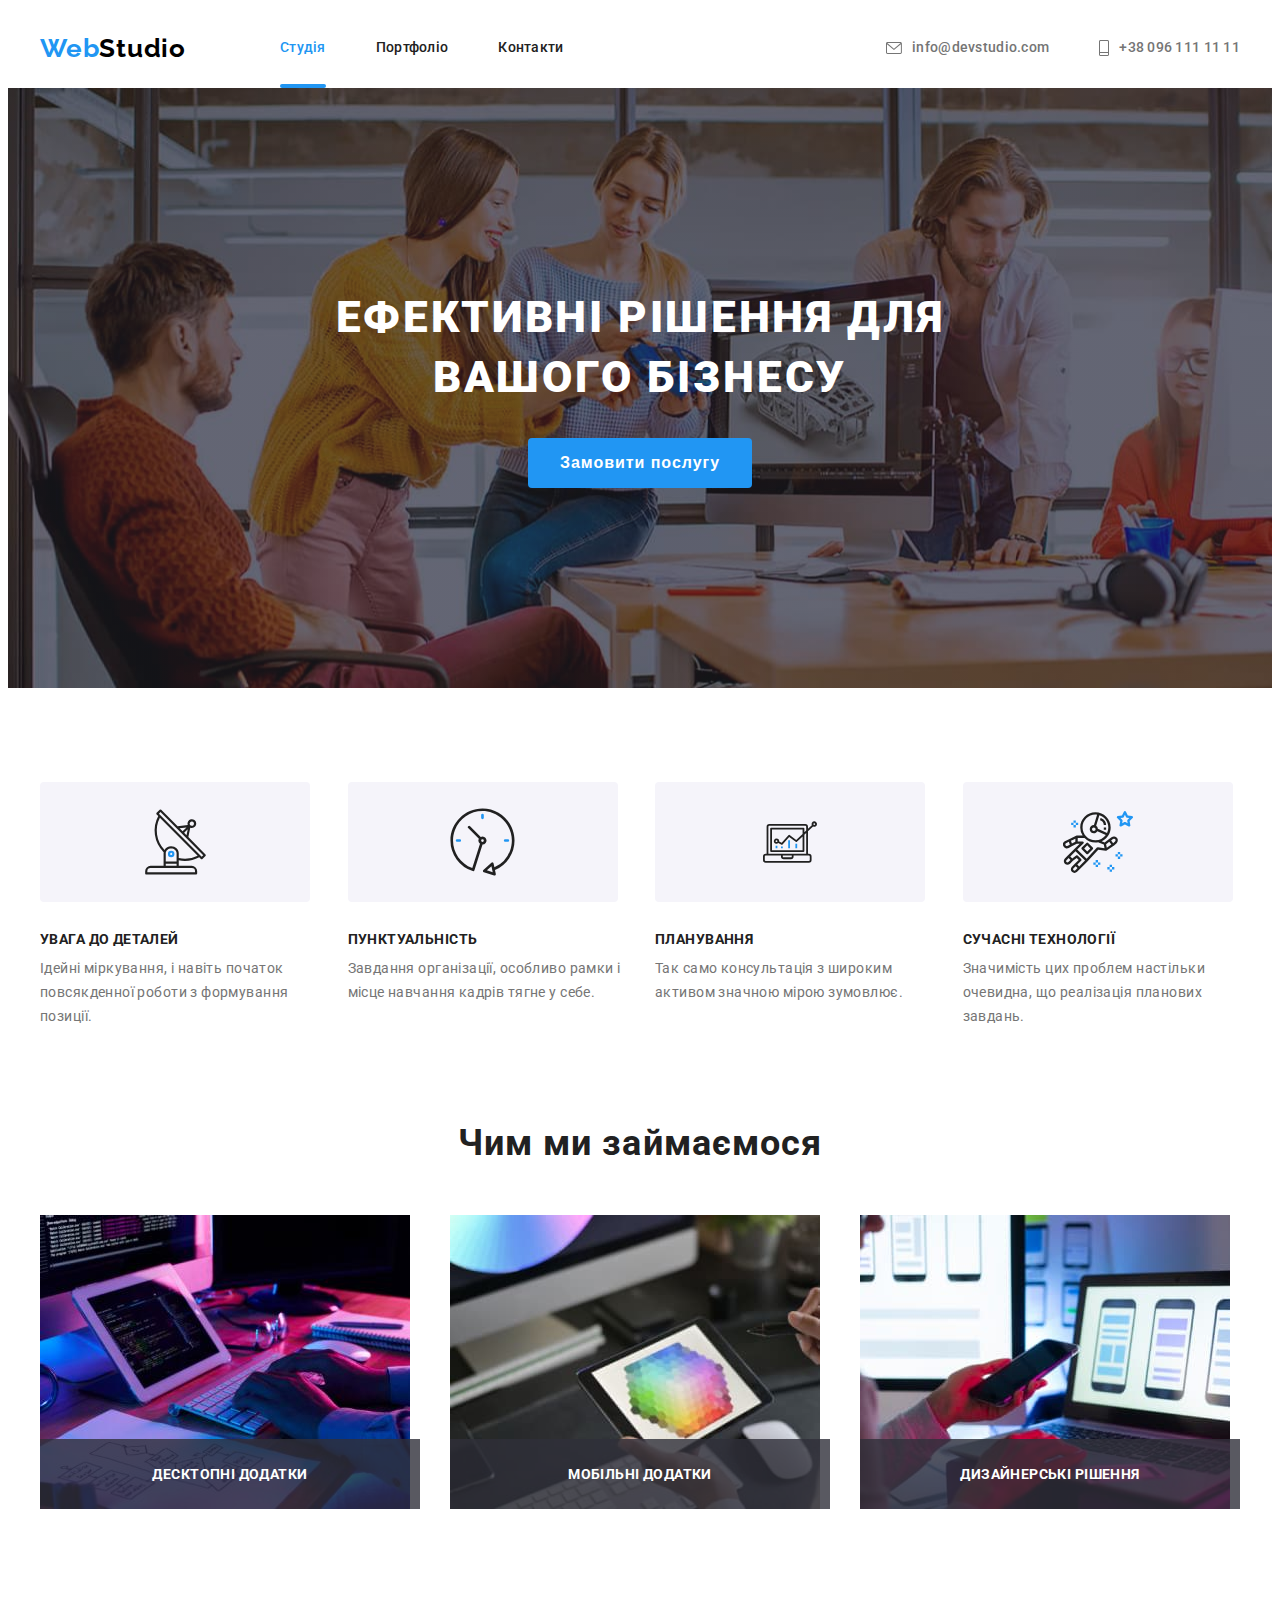
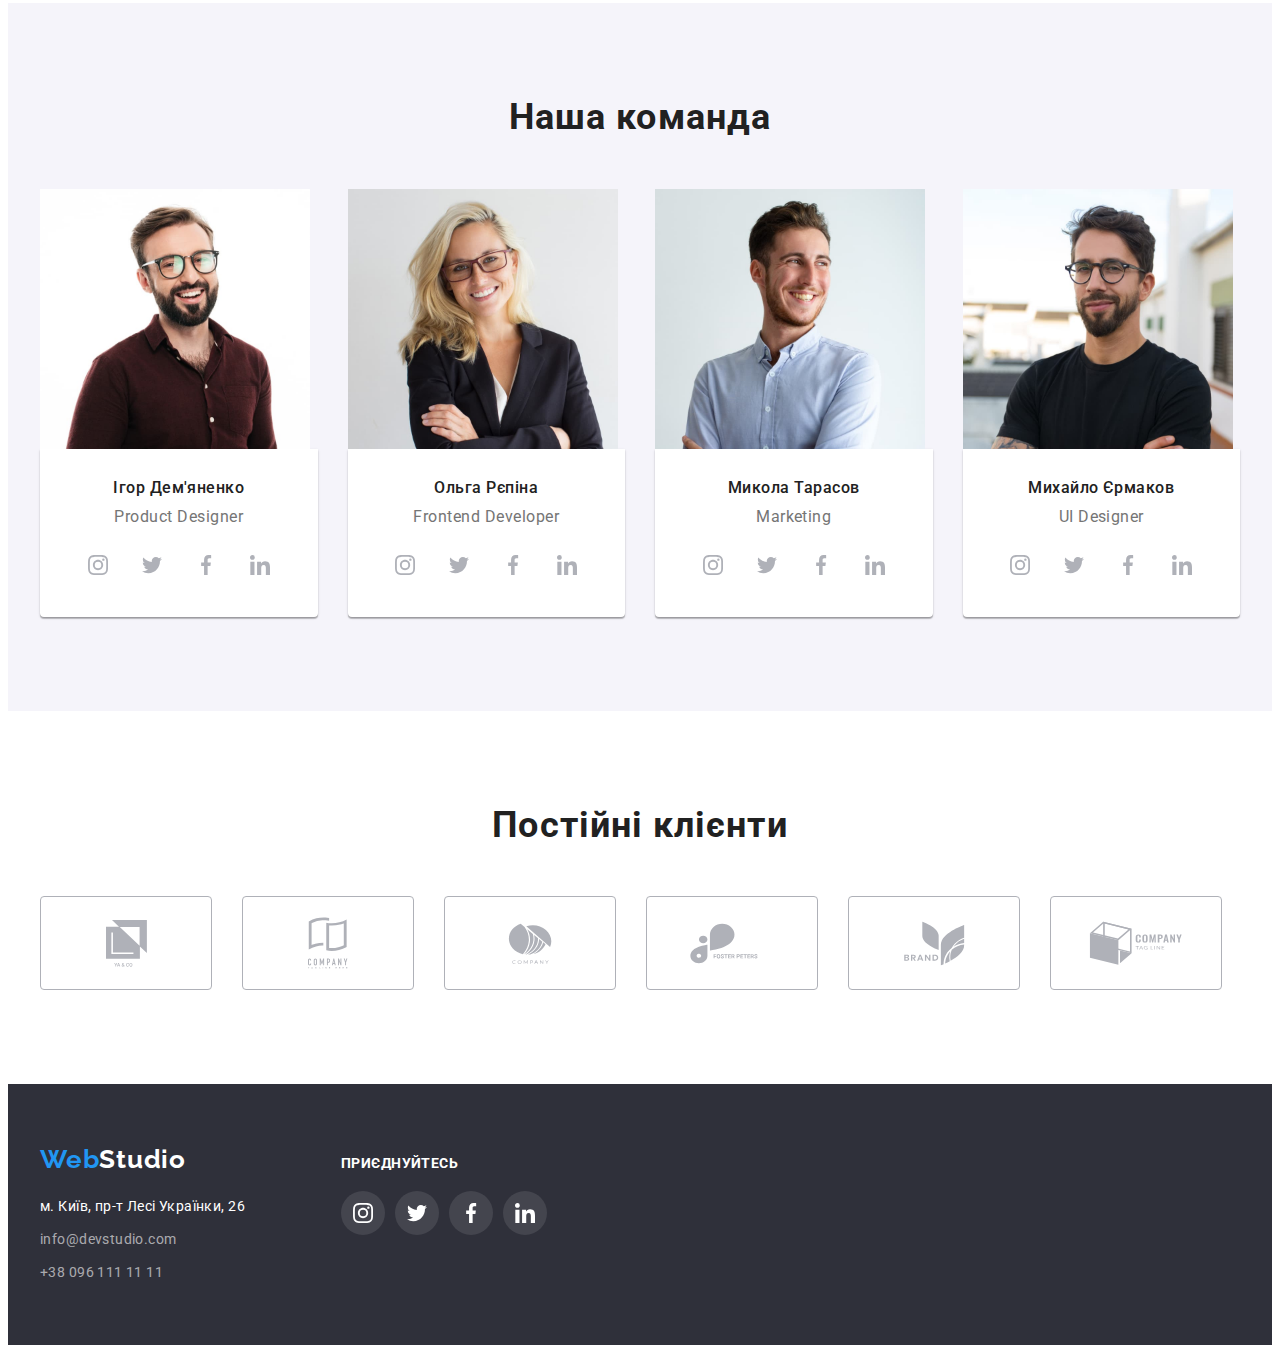
==== index.html @ fe2b497a "clone module 5" ====
<!DOCTYPE html>
<html lang="uk">
  <head>
    <meta charset="UTF-8" />
    <meta http-equiv="X-UA-Compatible" content="IE=edge" />
    <meta name="viewport" content="width=device-width, initial-scale=1.0" />
    <title>WebStudio</title>
    <link
      rel="stylesheet"
      href="https://cdnjs.cloudflare.com/ajax/libs/modern-normalize/1.1.0/modern-normalize.min.css"
      integrity="sha512-wpPYUAdjBVSE4KJnH1VR1HeZfpl1ub8YT/NKx4PuQ5NmX2tKuGu6U/JRp5y+Y8XG2tV+wKQpNHVUX03MfMFn9Q=="
      crossorigin="anonymous"
      referrerpolicy="no-referrer"
    />
    <link rel="preconnect" href="https://fonts.googleapis.com" />
    <link rel="preconnect" href="https://fonts.gstatic.com" crossorigin />
    <link
      href="https://fonts.googleapis.com/css2?family=Inter&family=Raleway:wght@700&family=Roboto:wght@400;500;700;900&display=swap"
      rel="stylesheet"
    />
    <link rel="stylesheet" href="./css/style.css" />
  </head>

  <body>
    <!-- ======== HEADER ======== -->

    <header>
      <div class="conteiner navigation-flex">
        <nav class="navigation-flex test ">
          <a class="logo link" href="./index.html" lang="en">
            Web<span class="logo-color-header">Studio</span>
          </a>
          <ul class="list navigation-flex ">
            <li class="navigation-margin ">
              <a
                class="link navigation-menu navigation-menu-active position-nav"
                href="./index.html"
                >Студія</a
              >
            </li>
            <li class="navigation-margin">
              <a class="link navigation-menu" href="./portfolio.html"
                >Портфоліо</a
              >
            </li>
            <li class="navigation-margin">
              <a class="link navigation-menu" href="">Контакти</a>
            </li>
          </ul>
        </nav>
        <ul class="list navigation-flex-contact">
          <li class="navigation-margin">
            <a
              class="link navigation-menu contacts-address"
              href="mailto:info@devstudio.com"
            >
              <svg class="contacts-address-icon" width="16" height="12">
                <use href="./images/icon.svg#icon-email"></use>
              </svg>
              info@devstudio.com</a
            >
          </li>
          <li class="navigation-margin">
            <a
              class="link navigation-menu contacts-address"
              href="tel:+380961111111"
            >
              <svg class="contacts-address-icon" width="10" height="16">
                <use href="./images/icon.svg#icon-phone"></use>
              </svg>
              +38 096 111 11 11</a
            >
          </li>
        </ul>
      </div>
    </header>

    <!-- ======== MAIN ======== -->

    <main>
      <!-- ======== HERO ======== -->

      <section class="hero-background section">
        <div class="conteiner">
          <h1 class="hero">Ефективні рішення для вашого бізнесу</h1>
          <button class="hero-button" type="button" data-modal-open>Замовити послугу</button>
        </div>
      </section>

      <!-- ======== OUR ADVANTAGES ======== -->

      <section class="section advantages-padding">
        <div class="conteiner">
          <h2 hidden>Наші переваги</h2>
          <ul class="list advantages-flex">
            <li class="advantages-margin">
              <div class="advantages-img">
                <svg width="65" height="70">
                  <use href="./images/icon.svg#icon-antenna"></use>
                </svg>
              </div>
              <h3 class="advantages">Увага до деталей</h3>
              <p class="advantages-text">
                Ідейні міркування, і навіть початок повсякденної роботи з
                формування позиції.
              </p>
            </li>

            <li class="advantages-margin">
              <div class="advantages-img">
                <svg width="67" height="70">
                  <use href="./images/icon.svg#icon-clock"></use>
                </svg>
              </div>
              <h3 class="advantages">Пунктуальність</h3>
              <p class="advantages-text">
                Завдання організації, особливо рамки і місце навчання кадрів
                тягне у себе.
              </p>
            </li>

            <li class="advantages-margin">
              <div class="advantages-img">
                <svg width="70" height="54">
                  <use href="./images/icon.svg#icon-diagram"></use>
                </svg>
              </div>
              <h3 class="advantages">Планування</h3>
              <p class="advantages-text">
                Так само консультація з широким активом значною мірою зумовлює.
              </p>
            </li>

            <li class="advantages-margin">
              <div class="advantages-img">
                <svg width="70" height="70">
                  <use href="./images/icon.svg#icon-astronaut"></use>
                </svg>
              </div>
              <h3 class="advantages">Сучасні технології</h3>
              <p class="advantages-text">
                Значимість цих проблем настільки очевидна, що реалізація
                планових завдань.
              </p>
            </li>
          </ul>
        </div>
      </section>

      <!-- ======== WHAT DO WE DO ======== -->

      <section class="section">
        <div class="conteiner">
          <h2 class="main-heading">Чим ми займаємося</h2>
          <ul class="list work-photo">
            <li class="work-photo-items">
              <img
                src="./images/img-1.jpg"
                alt="компьютери"
                width="370"
                height="294"
              />
              <div class="work-position">
                <p class="text-position">Десктопні додатки</p>
              </div>
            </li>

            <li class="work-photo-items">
              <img
                src="./images/img-2.jpg"
                alt="мобільні телефони"
                width="370"
                height="294"
              />
              <div class="work-position">
                <p class="text-position">Мобільні додатки</p>
              </div>
            </li>

            <li class="work-photo-items">
              <img
                src="./images/img-3.jpg"
                alt="планшети"
                width="370"
                height="294"
              />
              <div class="work-position">
                <p class="text-position">Дизайнерські рішення</p>
              </div>
            </li>
          </ul>
        </div>
      </section>

      <!-- ======== OUR TEAM ======== -->

      <section class="background-team section">
        <div class="conteiner">
          <h2 class="main-heading">Наша команда</h2>
          <ul class="list team-cards">
            <li class="team-items">
              <img
                src="./images/photo-1.jpg"
                alt="Ігор Дем'яненко"
                width="270"
                height="260"
              />
              <div class="conteiner-cards">
                <h3 class="name-expert">Ігор Дем'яненко</h3>
                <p class="profession" lang="en">Product Designer</p>
                <ul class="list social-list">
                  <li>
                    <a class="social-list-link" href="">
                      <svg width="20" height="20">
                        <use href="./images/icon.svg#icon-instagram"></use>
                      </svg>
                    </a>
                  </li>

                  <li class="social-list-padding">
                    <a class="social-list-link" href="">
                      <svg width="20" height="20">
                        <use href="./images/icon.svg#icon-twitter"></use>
                      </svg>
                    </a>
                  </li>

                  <li class="social-list-padding">
                    <a class="social-list-link" href="">
                      <svg width="20" height="20">
                        <use href="./images/icon.svg#icon-facebook"></use>
                      </svg>
                    </a>
                  </li>

                  <li class="social-list-padding">
                    <a class="social-list-link" href="">
                      <svg width="20" height="20">
                        <use href="./images/icon.svg#icon-linkedin"></use>
                      </svg>
                    </a>
                  </li>
                </ul>
              </div>
            </li>

            <li class="team-items">
              <img
                src="./images/photo-2.jpg"
                alt="Ольга Рєпіна"
                width="270"
                height="260"
              />
              <div class="conteiner-cards">
                <h3 class="name-expert">Ольга Рєпіна</h3>
                <p class="profession" lang="en">Frontend Developer</p>
                <ul class="list social-list">
                  <li class="social-list-padding">
                    <a class="social-list-link" href="">
                      <svg width="20" height="20">
                        <use href="./images/icon.svg#icon-instagram"></use>
                      </svg>
                    </a>
                  </li>

                  <li class="social-list-padding">
                    <a class="social-list-link" href="">
                      <svg width="20" height="20">
                        <use href="./images/icon.svg#icon-twitter"></use>
                      </svg>
                    </a>
                  </li>

                  <li class="social-list-padding">
                    <a class="social-list-link" href="">
                      <svg width="20" height="20">
                        <use href="./images/icon.svg#icon-facebook"></use>
                      </svg>
                    </a>
                  </li>

                  <li class="social-list-padding">
                    <a class="social-list-link" href="">
                      <svg width="20" height="20">
                        <use href="./images/icon.svg#icon-linkedin"></use>
                      </svg>
                    </a>
                  </li>
                </ul>
              </div>
            </li>

            <li class="team-items">
              <img
                src="./images/photo-3.jpg"
                alt="Микола Тарасов"
                width="270"
                height="260"
              />
              <div class="conteiner-cards">
                <h3 class="name-expert">Микола Тарасов</h3>
                <p class="profession" lang="en">Marketing</p>
                <ul class="list social-list">
                  <li class="social-list-padding">
                    <a class="social-list-link" href="">
                      <svg width="20" height="20">
                        <use href="./images/icon.svg#icon-instagram"></use>
                      </svg>
                    </a>
                  </li>

                  <li class="social-list-padding">
                    <a class="social-list-link" href="">
                      <svg width="20" height="20">
                        <use href="./images/icon.svg#icon-twitter"></use>
                      </svg>
                    </a>
                  </li>

                  <li class="social-list-padding">
                    <a class="social-list-link" href="">
                      <svg width="20" height="20">
                        <use href="./images/icon.svg#icon-facebook"></use>
                      </svg>
                    </a>
                  </li>

                  <li class="social-list-padding">
                    <a class="social-list-link" href="">
                      <svg width="20" height="20">
                        <use href="./images/icon.svg#icon-linkedin"></use>
                      </svg>
                    </a>
                  </li>
                </ul>
              </div>
            </li>

            <li class="team-items">
              <img
                src="./images/photo-4.jpg"
                alt="Михайло Єрмаков"
                width="270"
                height="260"
              />
              <div class="conteiner-cards">
                <h3 class="name-expert">Михайло Єрмаков</h3>
                <p class="profession" lang="en">UI Designer</p>
                <ul class="list social-list">
                  <li class="social-list-padding">
                    <a class="social-list-link" href="">
                      <svg width="20" height="20">
                        <use href="./images/icon.svg#icon-instagram"></use>
                      </svg>
                    </a>
                  </li>

                  <li class="social-list-padding">
                    <a class="social-list-link" href="">
                      <svg width="20" height="20">
                        <use href="./images/icon.svg#icon-twitter"></use>
                      </svg>
                    </a>
                  </li>

                  <li class="social-list-padding">
                    <a class="social-list-link" href="">
                      <svg width="20" height="20">
                        <use href="./images/icon.svg#icon-facebook"></use>
                      </svg>
                    </a>
                  </li>

                  <li class="social-list-padding">
                    <a class="social-list-link" href="">
                      <svg width="20" height="20">
                        <use href="./images/icon.svg#icon-linkedin"></use>
                      </svg>
                    </a>
                  </li>
                </ul>
              </div>
            </li>
          </ul>
        </div>
      </section>

      <!-- ======== POST CLIENTS ======== -->

      <section class="section">
        <div class="conteiner">
          <h2 class="main-heading">Постійні клієнти</h2>
          <ul class="list icon-clients">
            <li class="list icon-clients-margin">
              <a class="client-cards-link" href="">
                <svg width="41" height="47">
                  <use
                    class="client"
                    href="./images/icon.svg#icon-company-1"
                  ></use>
                </svg>
              </a>
            </li>

            <li class="list icon-clients-margin">
              <a class="client-cards-link" href="">
                <svg width="40" height="52">
                  <use href="./images/icon.svg#icon-company-2"></use></svg
              ></a>
            </li>

            <li class="list icon-clients-margin">
              <a class="client-cards-link" href="">
                <svg width="44" height="41">
                  <use href="./images/icon.svg#icon-company-3"></use></svg
              ></a>
            </li>

            <li class="list icon-clients-margin">
              <a class="client-cards-link" href="">
                <svg width="84" height="41">
                  <use href="./images/icon.svg#icon-company-4"></use></svg
              ></a>
            </li>

            <li class="list icon-clients-margin">
              <a class="client-cards-link" href="">
                <svg width="63" height="45">
                  <use href="./images/icon.svg#icon-company-5"></use></svg
              ></a>
            </li>

            <li class="list icon-clients-margin">
              <a class="client-cards-link" href="">
                <svg width="94" height="44">
                  <use href="./images/icon.svg#icon-company-6"></use></svg
              ></a>
            </li>
          </ul>
        </div>
      </section>
    </main>

    <!-- ======== FOOTER ======== -->

    <footer class="footer-background">
      <div class="conteiner footer-flex">
        <div class="footer-contact">
          <a class="logo link" href="./index.html" lang="en">
            Web<span class="footer-logo-color">Studio</span>
          </a>
          <address class="footer-address">
            <p>м. Київ, пр-т Лесі Українки, 26</p>
            <ul class="list">
              <li class="footer-items-padding">
                <a
                  class="link footer-address-color"
                  href="mailto:info@devstudio.com"
                  >info@devstudio.com</a
                >
              </li>
              <li class="footer-items-padding">
                <a class="link footer-address-color" href="tel:+380961111111"
                  >+38 096 111 11 11</a
                >
              </li>
            </ul>
          </address>
        </div>
        <div class="footer-social">
          <p class="footer-heading">Приєднуйтесь</p>

          <ul class="list footer-social-list">
            <li class="footer-social-list-padding">
              <a class="footer-social-list-link" href="">
                <svg width="20" height="20">
                  <use href="./images/icon.svg#icon-instagram"></use>
                </svg>
              </a>
            </li>

            <li class="footer-social-list-padding">
              <a class="footer-social-list-link" href="">
                <svg width="20" height="20">
                  <use href="./images/icon.svg#icon-twitter"></use>
                </svg>
              </a>
            </li>

            <li class="footer-social-list-padding">
              <a class="footer-social-list-link" href="">
                <svg width="20" height="20">
                  <use href="./images/icon.svg#icon-facebook"></use>
                </svg>
              </a>
            </li>

            <li class="footer-social-list-padding">
              <a class="footer-social-list-link" href="">
                <svg width="20" height="20">
                  <use href="./images/icon.svg#icon-linkedin"></use>
                </svg>
              </a>
            </li>
          </ul>
        </div>
      </div>
    </footer>
    
    <!-- ======== BACKDROP ======== -->

    <div class="backdrop is-hidden" data-modal>
      <div class="modal">
        <button type="button" class="modal-close-btn" data-modal-close>
          <svg width="11" height="11" class="modal-close-icon">
            <use href="./images/icon.svg#icon-close"></use>
          </svg>
        </button>
      </div>
    </div>

    <script src="./js/modal.js"></script>
  </body>
</html>
---- css/style.css ----
:root {
    --title-text-color: #212121;
    --text-color: #757575;
    --secondary-color: #2196F3;
    --revers-color: #ffffff;
    --icon-color: #AFB1B8;
} 

body {
    font-family: 'Roboto', sans-serif;
    color: var(--title-text-color);
}

h1,
h2,
h3,
h4,
p,
ul {
    margin-top: 0px;
    margin-bottom: 0px;
}

ul {
    padding-left: 0px;
}

img {
    display: block;
}

.list {
    list-style: none;
}
.link {
     text-decoration: none;
}

/* ======== HEADER ======== */

.header-border {
    border-bottom: 1px solid #ECECEC;
}

.conteiner {
    width: 1200px;
    margin-left: auto;
    margin-right: auto;
    padding-left: 15px;
    padding-right: 15px;
}

.navigation-flex {
    display: flex;
    justify-content: start;
    align-items: center;
}

.navigation-flex-contact {
    display: flex;
    align-items: center;

    margin-left: auto;
}

.conteiner-padding {
    padding-top: 24px;
    padding-bottom: 24px;
}

.navigation-margin {
 
    display: flex;

    margin-right: 50px;
}
.navigation-margin:last-child {
    margin-right: 0px;
}

.logo {
    margin-right: 94px;

    color: var(--secondary-color);
    font-family: 'Raleway', sans-serif; 
    font-weight: 700;
    font-size: 26px;
    line-height: 1.19;
    letter-spacing: 0.03em;
}

.logo-color-header {
    color: #000000;

}
.navigation-menu {
    font-weight: 500;
    font-size: 14px;
    line-height: 1.14;
    letter-spacing: 0.02em;
    color: inherit;

    transition: color 250ms cubic-bezier(0.4, 0, 0.2, 1), fill 250ms cubic-bezier(0.4, 0, 0.2, 1);;

}
.navigation-menu-active {
    padding-top: 32px;
    padding-bottom: 32px;
    color: var(--secondary-color)
    
}

.position-nav {
    position: relative;

}

.navigation-menu-active::after {
    position: absolute;
    bottom: 0;
    left: 0;

    display: block;
    content: "";


    width: 100%;
    height: 4px;
    border-radius: 2px;
    background-color: var(--secondary-color);
}

.navigation-menu:hover,
.navigation-menu:focus {
    color: var(--secondary-color);
    fill: var(--secondary-color);
}
.contacts-address {
    display: flex;
    align-items: center;

    color: var(--text-color);
    fill: var(--text-color);
}

.contacts-address-icon {
    margin-right: 10px;
}


/* ======== HERO / OUR ADVANTAGES / WHAT DO WE DO / OUR TEAM ======== */

.section {
    padding-top: 94px;
    padding-bottom: 94px;
}

/* ======== HERO ======== */

.hero-background {
    margin-left: auto;
    margin-right: auto;
    padding-top: 200px;
    padding-bottom: 200px;
    max-width: 1600px;

    background-color: #C4C4C4;
    background-image:linear-gradient(rgba(47, 48, 58, 0.4), rgba(47, 48, 58, 0.4)),  url(../images/hero.jpg);
    background-repeat: no-repeat;
    background-size: cover;
    }

.hero {
    width: 696px;
    margin-left: auto;
    margin-right: auto;
    margin-bottom: 30px;


    font-weight: 900;
    font-size: 44px;
    line-height: 1.36;
    letter-spacing: 0.06em;
    text-transform: uppercase;
    text-align: center;
    color: var(--revers-color);
}

.hero-button {
    display: flex;
    padding: 10px 32px;
    margin-left: auto;
    margin-right: auto;
    border-radius: 4px;
    border: none;



    cursor: pointer;
    font-weight: 700;
    font-size: 16px;
    line-height: 1.87;
    letter-spacing: 0.06em;
    color: var(--revers-color);
    background-color: var(--secondary-color);
}

/* ======== OUR ADVANTAGES ======== */

.background-team {
    background-color: #F5F4FA;
}
.advantages {
    margin-bottom: 10px;

    font-weight: 700;
    font-size: 14px;
    line-height: 1.14;
    letter-spacing: 0.03em;
    text-transform: uppercase;
}

.advantages-padding {
    padding-bottom: 0;
}

.advantages-flex {
    display: flex;
    flex-wrap: wrap;
    margin-right: -15px;
    margin-left: -15px;

}

.advantages-margin {
    flex-basis: calc(100% / 4 - 30px);
    margin-right: 15px;
    margin-left: 15px;
}

.advantages-text {
    font-size: 14px;
    line-height: 1.71;
    letter-spacing: 0.03em;
    color: var(--text-color);
}
.advantages-img {
    display: flex;
    justify-content: center;
    align-items: center;
    margin-bottom: 30px;

    width: 270px;
    height: 120px;
    background-color: #F5F4FA;
    border-radius: 4px;
}

/* ======== WHAT DO WE DO ======== */

.work-photo {
    display: flex;
    flex-wrap: wrap;
    margin-right: -15px;
    margin-left: -15px;
}

.work-photo-items {
    position: relative;

    flex-basis: calc(100% / 3 - 30px);
    margin-right: 15px;
    margin-left: 15px;
}

.work-position {
    position: absolute;
    bottom: 0;
    left: 0;

    width: 100%;
    height: 70px;

    background-color: rgba(47, 48, 58, 0.8);


    display: flex;
    justify-content: center;
    align-items: center;
}

.text-position {
    color: var(--revers-color);
    font-weight: 700;
    font-size: 14px;
    line-height: 16px;
    letter-spacing: 0.03em;
    text-transform: uppercase;
}
/* ======== WHAT DO WE DO & OUR TEAM ======== */

.main-heading {
    margin-bottom: 50px;

    text-align: center;
    font-weight: 700;
    font-size: 36px;
    line-height: 1.16;
    letter-spacing: 0.03em;
}

/* ======== OUR TEAM ======== */

.team-cards {
    display: flex;
    flex-wrap: wrap;
    margin-right: -15px;
    margin-left: -15px;
}

.team-items {
    flex-basis: calc(100% / 4 - 30px);
    margin-right: 15px;
    margin-left: 15px;
}

.conteiner-cards {
    padding: 30px 0;
    border-radius: 0px 0px 4px 4px;
    border-top: none;
    background-color: var(--revers-color);

    box-shadow: 0px 1px 3px rgba(0, 0, 0, 0.12), 0px 1px 1px rgba(0, 0, 0, 0.14), 0px 2px 1px rgba(0, 0, 0, 0.2);
}

.name-expert {
    margin-bottom: 10px;
    text-align: center;

    font-weight: 500;
    font-size: 16px;
    line-height: 1.18;
    letter-spacing: 0.03em;
}
.profession {
    margin-bottom: 16px;

    text-align: center;
    font-size: 16px;
    line-height: 1.18;
    letter-spacing: 0.03em;
    color: var(--text-color);
}

.social-list {
   display: flex; 
   justify-content: center;
   gap: 10px;
}


.social-list-link {
    display: flex;
    justify-content: center;
    align-items: center;

    width: 44px;
    height: 44px;
    border-radius: 50%;
    fill: var(--icon-color);

    transition: background-color 250ms cubic-bezier(0.4, 0, 0.2, 1);

    }

.social-list-link:hover,
.social-list-link:focus {
    fill: var(--revers-color);
    background-color: var(--secondary-color);

}

/* ======================= POST CLIENTS ============================ */

.icon-clients {
    display: flex;
    flex-wrap: wrap;
    margin-right: -15px;
    margin-left: -15px;
}

.icon-clients-margin {
    flex-basis: calc(100% / 6 - 150px);
    margin-right: 15px;
    margin-left: 15px;
}
.client-cards-link {
    display: flex;
    justify-content: center;
    align-items: center;
    width: 170px;
    height: 92px;

    fill: var(--icon-color);
    border: 1px solid #AFB1B8; 
    border-radius: 4px;

    transition: fill 250ms cubic-bezier(0.4, 0, 0.2, 1), border 250ms cubic-bezier(0.4, 0, 0.2, 1);;

    }

.client-cards-link:hover,
.client-cards-link:focus {
    fill: var(--secondary-color);
    border: 1px solid var(--secondary-color);

}




/* ======== FOOTER ======== */

.footer-background {
    display: flex;
    
    padding-top: 60px;
    padding-bottom: 60px;

    background-color: #2F303A;
}

.footer-flex {
    display: flex;
    align-items: baseline;
}

.footer-contact {
    margin-right: 70px;

    width: 231px;
}

.footer-logo-color {
     color: var(--revers-color);
}

.footer-address {
    margin-top: 20px;

    font-style: normal;
    font-size: 14px;
    line-height: 1.71;
    letter-spacing: 0.03em;
    color: var(--revers-color);
}

.footer-items-padding {
    margin-top: 9px;
}

.footer-address-color {
    color: #ffffff99;

    transition: color 250ms cubic-bezier(0.4, 0, 0.2, 1);

}
.footer-address-color:hover,
.footer-address-color:focus {
    color: var(--secondary-color);
}

.footer-heading {
    margin-bottom: 20px;

    font-weight: 700;
    font-size: 14px;
    line-height: 16px;
    letter-spacing: 0.03em;
    text-transform: uppercase;
    
    color: var(--revers-color);
}

.footer-social-list {
    display: flex; 

    margin-left: -5px;
    margin-right: -5px;
 }

 .footer-social-list-padding {
    flex-basis: calc(100% / 3 - 30px);
    margin-right: 5px;
    margin-left: 5px;
}
 
 .footer-social-list-link {
     display: flex;
    justify-content: center;
    align-items: center;
     width: 44px;
     height: 44px;
     border-radius: 50%;
     background-color: rgba(255, 255, 255, 0.1);
     fill: var(--revers-color);

     transition: background-color 250ms cubic-bezier(0.4, 0, 0.2, 1);

     }
 
 .footer-social-list-link:hover,
 .footer-social-list-link:focus {
     fill: var(--revers-color);
     background-color: var(--secondary-color);
 }

/* ======================= PORTFOLIO ============================ */

.section-button {
    padding-bottom: 50px;
}

.flex-button {
    display: flex;
    flex-wrap: wrap;
    justify-content: center;

    margin-bottom: 50px;
    margin-right: -4px;
    margin-left: -4px;
}

.button-margin {
    margin-right: 4px;
    margin-left: 4px;
}

.portfolio-button {
    padding: 6px 22px;
    border-radius: 4px;
    border: none;

    font-family: inherit;
    font-weight: 500;
    font-size: 16px;
    line-height: 1.62;
    letter-spacing: 0.03em;
    color: var(--title-text-color);
    background-color: #F5F4FA;
    cursor: pointer;

    transition: background-color 250ms cubic-bezier(0.4, 0, 0.2, 1), color 250ms cubic-bezier(0.4, 0, 0.2, 1), box-shadow 250ms cubic-bezier(0.4, 0, 0.2, 1);

}
.portfolio-button:hover,
.portfolio-button:focus {
    color: var(--revers-color);
    background-color: var(--secondary-color);

    border: none;
    box-shadow: 0px 3px 1px rgba(0, 0, 0, 0.1), 0px 1px 2px rgba(0, 0, 0, 0.08), 0px 2px 2px rgba(0, 0, 0, 0.12);

}

.portfolio-flex {
    display: flex;
    flex-wrap: wrap;

    margin-right: -30px;
    margin-bottom: -30px;
}

.portfolio-cards {
    flex-basis: calc(100% / 3 - 90px);

    margin-right: 30px;
    margin-bottom: 30px;


}

.portfolio-cards-text {
    display: block;

    text-decoration: none;
    transition: box-shadow 250ms cubic-bezier(0.4, 0, 0.2, 1);
}

.portfolio-cards-text:hover,
.portfolio-cards-text:focus {
    box-shadow: 0px 1px 1px rgba(0, 0, 0, 0.12), 0px 4px 4px rgba(0, 0, 0, 0.06), 1px 4px 6px rgba(0, 0, 0, 0.16);

}

.cards-animation {
    position: relative;
    overflow: hidden;
}
.cards-animation-text {
    display: inline-block;
    position: absolute;
    bottom: -100%;
    left: 0;

    width: 100%;
    height: 100%;

    background-color: rgba(33, 150, 243, 0.9);
    padding: 63px 24px;

    font-weight: 400;
    font-size: 18px;
    line-height: 28px;
    letter-spacing: 0.03em;
    color: var(--revers-color);
    transition: transform 250ms cubic-bezier(0.4, 0, 0.2, 1);
}

.portfolio-cards-text:hover > .cards-animation > .cards-animation-text,
.portfolio-cards-text:focus > .cards-animation > .cards-animation-text {
    transform: translateY(-100%);
}

.conteiner-desc {
    padding: 20px 24px;
    border: 1px solid #EEEEEE;
    border-top: none;
    }

.portfolio-subtitle {
    margin-bottom: 4px;

    font-weight: 700;
    font-size: 18px;
    line-height: 2;
    letter-spacing: 0.06em;
    color: var(--title-text-color);
}
.portfolio-desc {
    color: var(--text-color);
    font-size: 16px;
    line-height: 1.88;
    letter-spacing: 0.03em;
    transition: color ;
}

/* ======================= BACKDROP ============================ */

.backdrop {
    position: fixed;
    top: 0;
    left: 0;

    width: 100vw;
    height: 100vh;
    background-color: rgba(0, 0, 0, 0.2);

    transition: opacity 250ms cubic-bezier(0.4, 0, 0.2, 1), 
                visibility 250ms cubic-bezier(0.4, 0, 0.2, 1);
}

.backdrop.is-hidden {
    opacity: 0;
    visibility: hidden;
    pointer-events: none;
}
.modal {
    position: absolute;
    top: 50%;
    left: 50%;
    transform: translate(-50%, -50%);

    width: 528px;
    height: 582px;
    border-radius: 4px;

    background-color: var(--revers-color);
}

.modal-close-btn {
    position: absolute;
    top: 8px;
    right: 8px;

    width: 30px;
    height: 30px;

    display: flex;
    justify-content: center;
    align-items: center;
    border-radius: 50%;
    border: 1px solid rgba(0, 0, 0, 0.1);
    background-color: transparent;
    padding: 0;
    
    cursor: pointer;
}
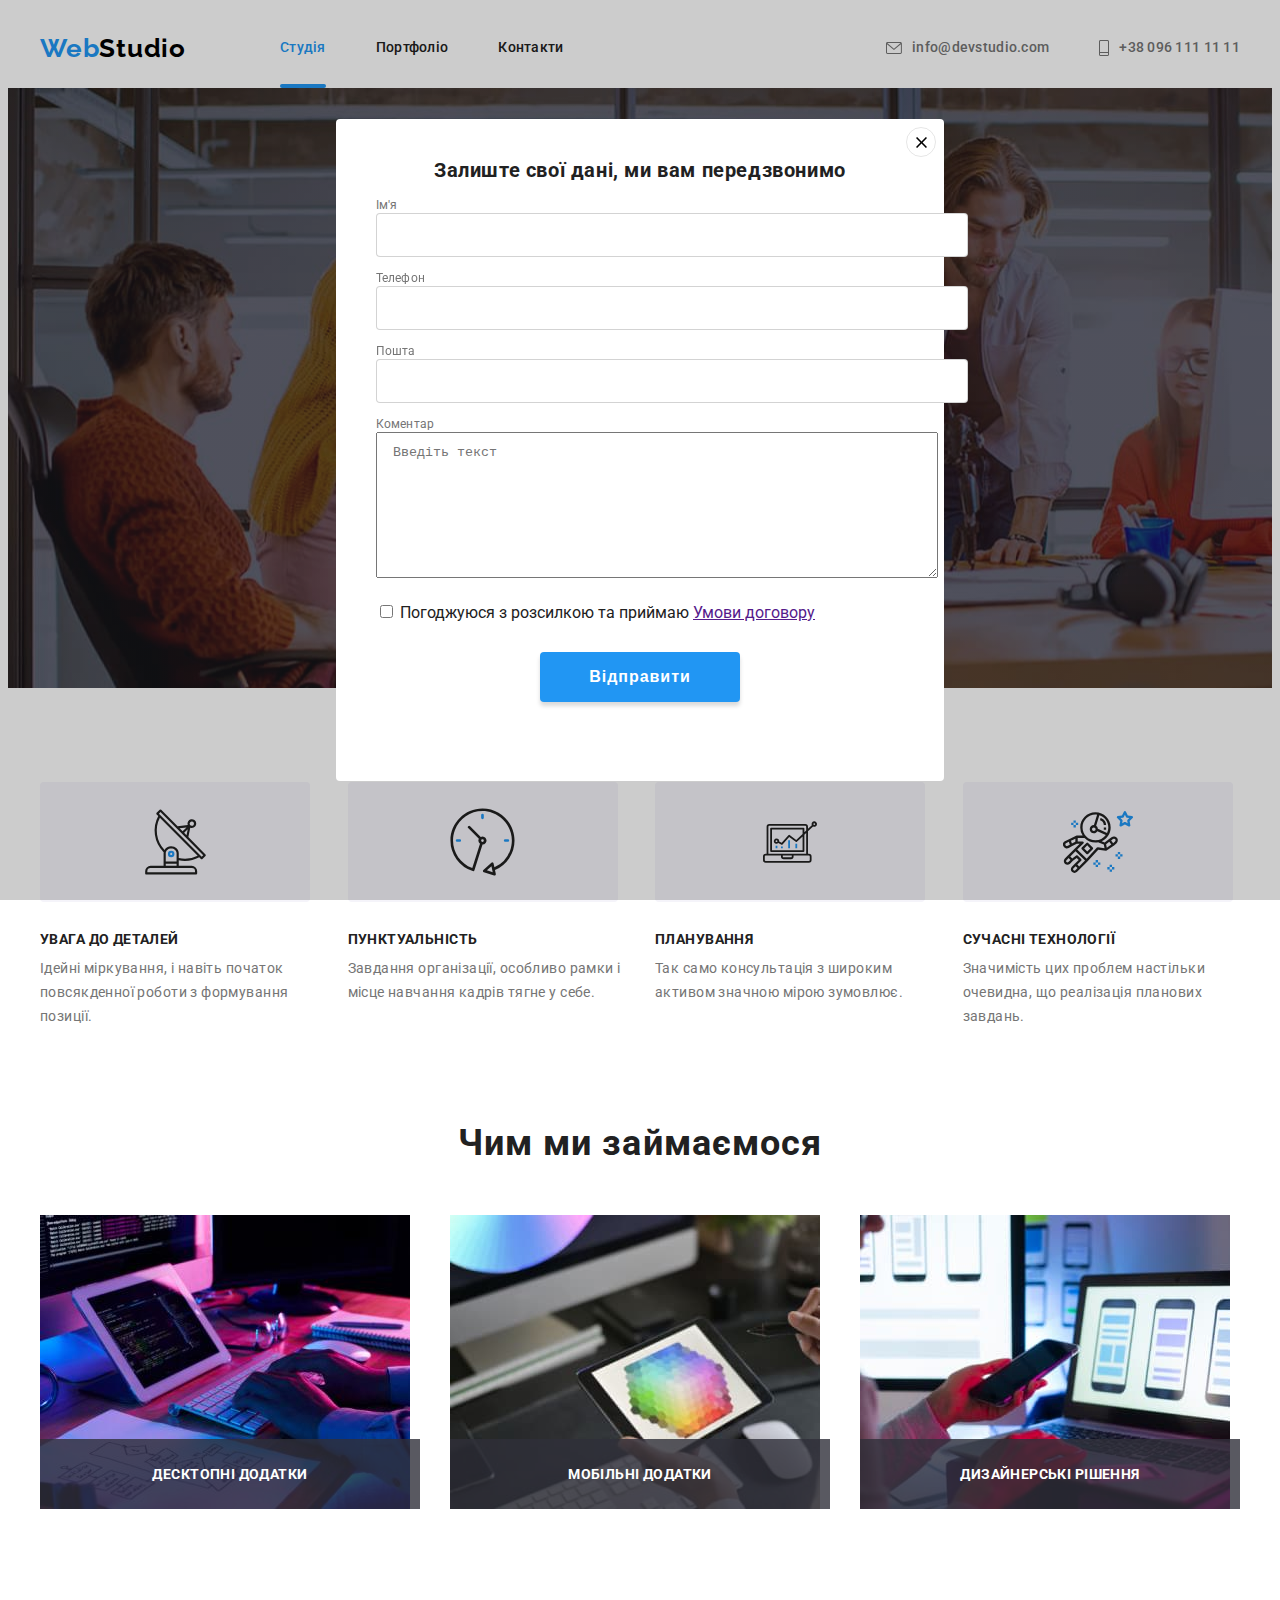
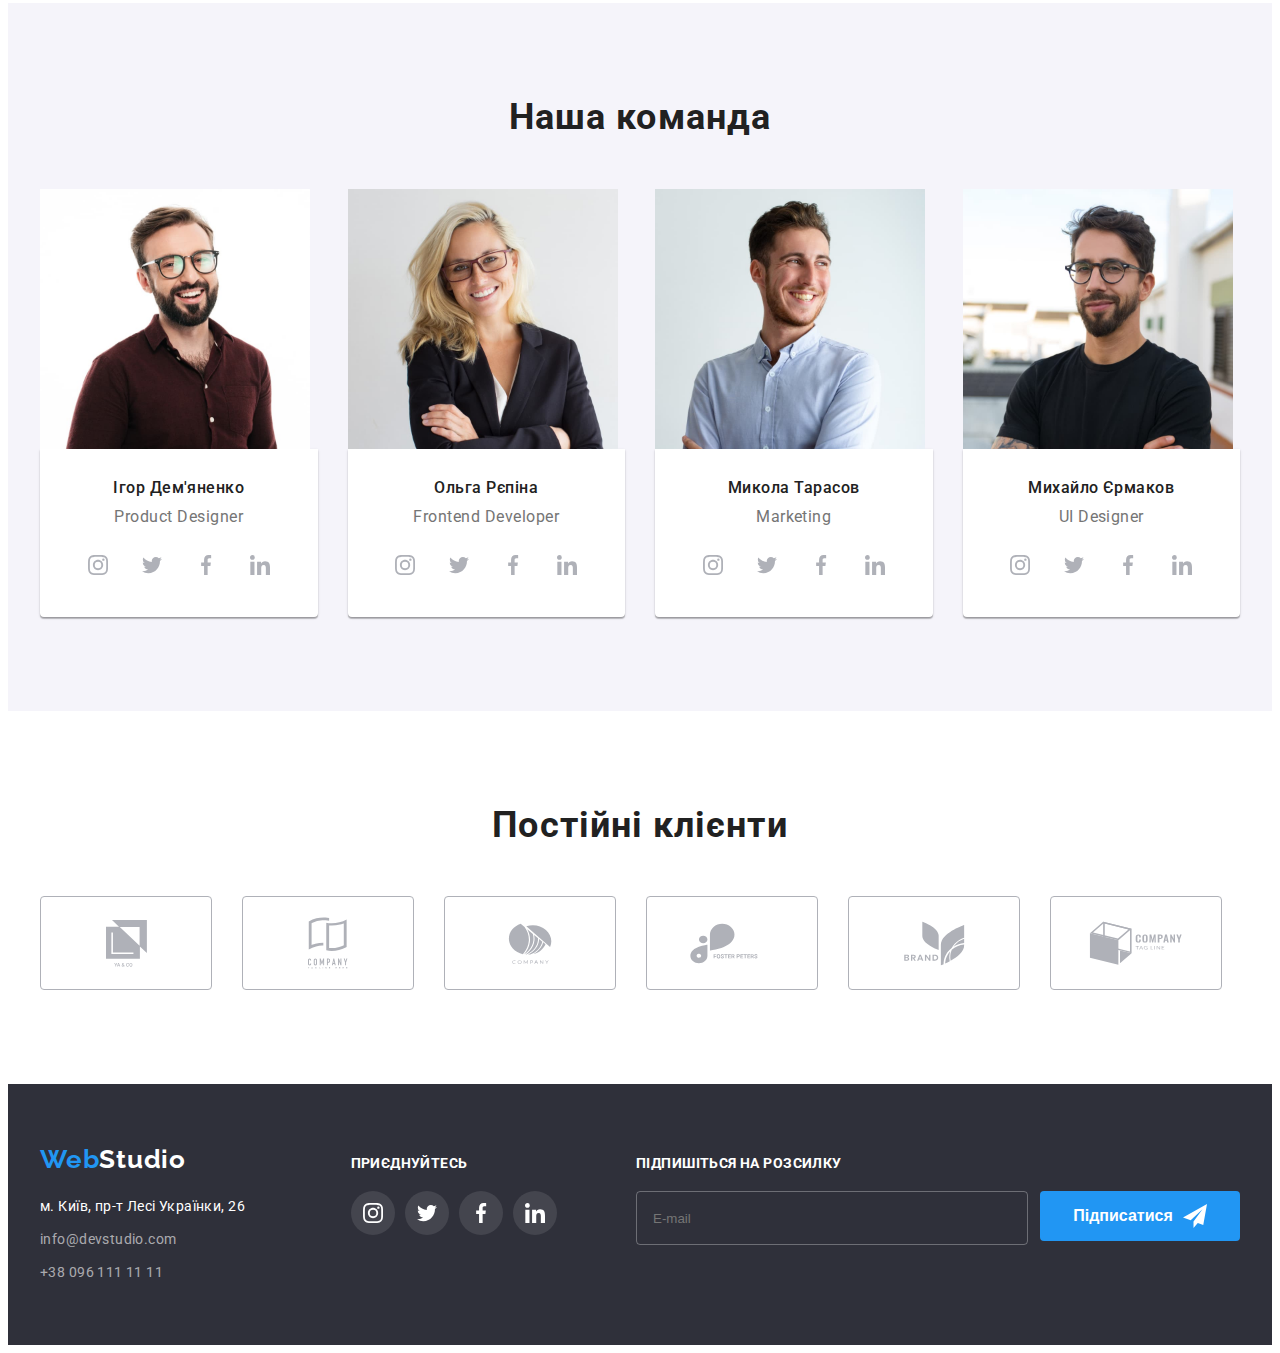
==== commit b5191943: "add form" ====
--- a/index.html
+++ b/index.html
@@ -1,524 +1,497 @@
 <!DOCTYPE html>
 <html lang="uk">
-  <head>
-    <meta charset="UTF-8" />
-    <meta http-equiv="X-UA-Compatible" content="IE=edge" />
-    <meta name="viewport" content="width=device-width, initial-scale=1.0" />
-    <title>WebStudio</title>
-    <link
-      rel="stylesheet"
-      href="https://cdnjs.cloudflare.com/ajax/libs/modern-normalize/1.1.0/modern-normalize.min.css"
-      integrity="sha512-wpPYUAdjBVSE4KJnH1VR1HeZfpl1ub8YT/NKx4PuQ5NmX2tKuGu6U/JRp5y+Y8XG2tV+wKQpNHVUX03MfMFn9Q=="
-      crossorigin="anonymous"
-      referrerpolicy="no-referrer"
-    />
-    <link rel="preconnect" href="https://fonts.googleapis.com" />
-    <link rel="preconnect" href="https://fonts.gstatic.com" crossorigin />
-    <link
-      href="https://fonts.googleapis.com/css2?family=Inter&family=Raleway:wght@700&family=Roboto:wght@400;500;700;900&display=swap"
-      rel="stylesheet"
-    />
-    <link rel="stylesheet" href="./css/style.css" />
-  </head>
-
-  <body>
-    <!-- ======== HEADER ======== -->
-
-    <header>
-      <div class="conteiner navigation-flex">
-        <nav class="navigation-flex test ">
-          <a class="logo link" href="./index.html" lang="en">
-            Web<span class="logo-color-header">Studio</span>
-          </a>
-          <ul class="list navigation-flex ">
-            <li class="navigation-margin ">
-              <a
-                class="link navigation-menu navigation-menu-active position-nav"
-                href="./index.html"
-                >Студія</a
-              >
+
+<head>
+  <meta charset="UTF-8" />
+  <meta http-equiv="X-UA-Compatible" content="IE=edge" />
+  <meta name="viewport" content="width=device-width, initial-scale=1.0" />
+  <title>WebStudio</title>
+  <link rel="stylesheet" href="https://cdnjs.cloudflare.com/ajax/libs/modern-normalize/1.1.0/modern-normalize.min.css"
+    integrity="sha512-wpPYUAdjBVSE4KJnH1VR1HeZfpl1ub8YT/NKx4PuQ5NmX2tKuGu6U/JRp5y+Y8XG2tV+wKQpNHVUX03MfMFn9Q=="
+    crossorigin="anonymous" referrerpolicy="no-referrer" />
+  <link rel="preconnect" href="https://fonts.googleapis.com" />
+  <link rel="preconnect" href="https://fonts.gstatic.com" crossorigin />
+  <link
+    href="https://fonts.googleapis.com/css2?family=Inter&family=Raleway:wght@700&family=Roboto:wght@400;500;700;900&display=swap"
+    rel="stylesheet" />
+  <link rel="stylesheet" href="./css/style.css" />
+</head>
+
+<body>
+  <!-- ======== HEADER ======== -->
+
+  <header>
+    <div class="conteiner navigation-flex">
+      <nav class="navigation-flex test">
+        <a class="logo link" href="./index.html" lang="en">
+          Web<span class="logo-color-header">Studio</span>
+        </a>
+        <ul class="list navigation-flex">
+          <li class="navigation-margin">
+            <a class="link navigation-menu navigation-menu-active position-nav" href="./index.html">Студія</a>
+          </li>
+          <li class="navigation-margin">
+            <a class="link navigation-menu" href="./portfolio.html">Портфоліо</a>
+          </li>
+          <li class="navigation-margin">
+            <a class="link navigation-menu" href="">Контакти</a>
+          </li>
+        </ul>
+      </nav>
+      <ul class="list navigation-flex-contact">
+        <li class="navigation-margin">
+          <a class="link navigation-menu contacts-address" href="mailto:info@devstudio.com">
+            <svg class="contacts-address-icon" width="16" height="12">
+              <use href="./images/icon.svg#icon-email"></use>
+            </svg>
+            info@devstudio.com</a>
+        </li>
+        <li class="navigation-margin">
+          <a class="link navigation-menu contacts-address" href="tel:+380961111111">
+            <svg class="contacts-address-icon" width="10" height="16">
+              <use href="./images/icon.svg#icon-phone"></use>
+            </svg>
+            +38 096 111 11 11</a>
+        </li>
+      </ul>
+    </div>
+  </header>
+
+  <!-- ======== MAIN ======== -->
+
+  <main>
+    <!-- ======== HERO ======== -->
+
+    <section class="hero-background section">
+      <div class="conteiner">
+        <h1 class="hero">Ефективні рішення для вашого бізнесу</h1>
+        <button class="hero-button" type="button" data-modal-open>
+          Замовити послугу
+        </button>
+      </div>
+    </section>
+
+    <!-- ======== OUR ADVANTAGES ======== -->
+
+    <section class="section advantages-padding">
+      <div class="conteiner">
+        <h2 hidden>Наші переваги</h2>
+        <ul class="list advantages-flex">
+          <li class="advantages-margin">
+            <div class="advantages-img">
+              <svg width="65" height="70">
+                <use href="./images/icon.svg#icon-antenna"></use>
+              </svg>
+            </div>
+            <h3 class="advantages">Увага до деталей</h3>
+            <p class="advantages-text">
+              Ідейні міркування, і навіть початок повсякденної роботи з
+              формування позиції.
+            </p>
+          </li>
+
+          <li class="advantages-margin">
+            <div class="advantages-img">
+              <svg width="67" height="70">
+                <use href="./images/icon.svg#icon-clock"></use>
+              </svg>
+            </div>
+            <h3 class="advantages">Пунктуальність</h3>
+            <p class="advantages-text">
+              Завдання організації, особливо рамки і місце навчання кадрів
+              тягне у себе.
+            </p>
+          </li>
+
+          <li class="advantages-margin">
+            <div class="advantages-img">
+              <svg width="70" height="54">
+                <use href="./images/icon.svg#icon-diagram"></use>
+              </svg>
+            </div>
+            <h3 class="advantages">Планування</h3>
+            <p class="advantages-text">
+              Так само консультація з широким активом значною мірою зумовлює.
+            </p>
+          </li>
+
+          <li class="advantages-margin">
+            <div class="advantages-img">
+              <svg width="70" height="70">
+                <use href="./images/icon.svg#icon-astronaut"></use>
+              </svg>
+            </div>
+            <h3 class="advantages">Сучасні технології</h3>
+            <p class="advantages-text">
+              Значимість цих проблем настільки очевидна, що реалізація
+              планових завдань.
+            </p>
+          </li>
+        </ul>
+      </div>
+    </section>
+
+    <!-- ======== WHAT DO WE DO ======== -->
+
+    <section class="section">
+      <div class="conteiner">
+        <h2 class="main-heading">Чим ми займаємося</h2>
+        <ul class="list work-photo">
+          <li class="work-photo-items">
+            <img src="./images/img-1.jpg" alt="компьютери" width="370" height="294" />
+            <div class="work-position">
+              <p class="text-position">Десктопні додатки</p>
+            </div>
+          </li>
+
+          <li class="work-photo-items">
+            <img src="./images/img-2.jpg" alt="мобільні телефони" width="370" height="294" />
+            <div class="work-position">
+              <p class="text-position">Мобільні додатки</p>
+            </div>
+          </li>
+
+          <li class="work-photo-items">
+            <img src="./images/img-3.jpg" alt="планшети" width="370" height="294" />
+            <div class="work-position">
+              <p class="text-position">Дизайнерські рішення</p>
+            </div>
+          </li>
+        </ul>
+      </div>
+    </section>
+
+    <!-- ======== OUR TEAM ======== -->
+
+    <section class="background-team section">
+      <div class="conteiner">
+        <h2 class="main-heading">Наша команда</h2>
+        <ul class="list team-cards">
+          <li class="team-items">
+            <img src="./images/photo-1.jpg" alt="Ігор Дем'яненко" width="270" height="260" />
+            <div class="conteiner-cards">
+              <h3 class="name-expert">Ігор Дем'яненко</h3>
+              <p class="profession" lang="en">Product Designer</p>
+              <ul class="list social-list">
+                <li>
+                  <a class="social-list-link" href="">
+                    <svg width="20" height="20">
+                      <use href="./images/icon.svg#icon-instagram"></use>
+                    </svg>
+                  </a>
+                </li>
+
+                <li class="social-list-padding">
+                  <a class="social-list-link" href="">
+                    <svg width="20" height="20">
+                      <use href="./images/icon.svg#icon-twitter"></use>
+                    </svg>
+                  </a>
+                </li>
+
+                <li class="social-list-padding">
+                  <a class="social-list-link" href="">
+                    <svg width="20" height="20">
+                      <use href="./images/icon.svg#icon-facebook"></use>
+                    </svg>
+                  </a>
+                </li>
+
+                <li class="social-list-padding">
+                  <a class="social-list-link" href="">
+                    <svg width="20" height="20">
+                      <use href="./images/icon.svg#icon-linkedin"></use>
+                    </svg>
+                  </a>
+                </li>
+              </ul>
+            </div>
+          </li>
+
+          <li class="team-items">
+            <img src="./images/photo-2.jpg" alt="Ольга Рєпіна" width="270" height="260" />
+            <div class="conteiner-cards">
+              <h3 class="name-expert">Ольга Рєпіна</h3>
+              <p class="profession" lang="en">Frontend Developer</p>
+              <ul class="list social-list">
+                <li class="social-list-padding">
+                  <a class="social-list-link" href="">
+                    <svg width="20" height="20">
+                      <use href="./images/icon.svg#icon-instagram"></use>
+                    </svg>
+                  </a>
+                </li>
+
+                <li class="social-list-padding">
+                  <a class="social-list-link" href="">
+                    <svg width="20" height="20">
+                      <use href="./images/icon.svg#icon-twitter"></use>
+                    </svg>
+                  </a>
+                </li>
+
+                <li class="social-list-padding">
+                  <a class="social-list-link" href="">
+                    <svg width="20" height="20">
+                      <use href="./images/icon.svg#icon-facebook"></use>
+                    </svg>
+                  </a>
+                </li>
+
+                <li class="social-list-padding">
+                  <a class="social-list-link" href="">
+                    <svg width="20" height="20">
+                      <use href="./images/icon.svg#icon-linkedin"></use>
+                    </svg>
+                  </a>
+                </li>
+              </ul>
+            </div>
+          </li>
+
+          <li class="team-items">
+            <img src="./images/photo-3.jpg" alt="Микола Тарасов" width="270" height="260" />
+            <div class="conteiner-cards">
+              <h3 class="name-expert">Микола Тарасов</h3>
+              <p class="profession" lang="en">Marketing</p>
+              <ul class="list social-list">
+                <li class="social-list-padding">
+                  <a class="social-list-link" href="">
+                    <svg width="20" height="20">
+                      <use href="./images/icon.svg#icon-instagram"></use>
+                    </svg>
+                  </a>
+                </li>
+
+                <li class="social-list-padding">
+                  <a class="social-list-link" href="">
+                    <svg width="20" height="20">
+                      <use href="./images/icon.svg#icon-twitter"></use>
+                    </svg>
+                  </a>
+                </li>
+
+                <li class="social-list-padding">
+                  <a class="social-list-link" href="">
+                    <svg width="20" height="20">
+                      <use href="./images/icon.svg#icon-facebook"></use>
+                    </svg>
+                  </a>
+                </li>
+
+                <li class="social-list-padding">
+                  <a class="social-list-link" href="">
+                    <svg width="20" height="20">
+                      <use href="./images/icon.svg#icon-linkedin"></use>
+                    </svg>
+                  </a>
+                </li>
+              </ul>
+            </div>
+          </li>
+
+          <li class="team-items">
+            <img src="./images/photo-4.jpg" alt="Михайло Єрмаков" width="270" height="260" />
+            <div class="conteiner-cards">
+              <h3 class="name-expert">Михайло Єрмаков</h3>
+              <p class="profession" lang="en">UI Designer</p>
+              <ul class="list social-list">
+                <li class="social-list-padding">
+                  <a class="social-list-link" href="">
+                    <svg width="20" height="20">
+                      <use href="./images/icon.svg#icon-instagram"></use>
+                    </svg>
+                  </a>
+                </li>
+
+                <li class="social-list-padding">
+                  <a class="social-list-link" href="">
+                    <svg width="20" height="20">
+                      <use href="./images/icon.svg#icon-twitter"></use>
+                    </svg>
+                  </a>
+                </li>
+
+                <li class="social-list-padding">
+                  <a class="social-list-link" href="">
+                    <svg width="20" height="20">
+                      <use href="./images/icon.svg#icon-facebook"></use>
+                    </svg>
+                  </a>
+                </li>
+
+                <li class="social-list-padding">
+                  <a class="social-list-link" href="">
+                    <svg width="20" height="20">
+                      <use href="./images/icon.svg#icon-linkedin"></use>
+                    </svg>
+                  </a>
+                </li>
+              </ul>
+            </div>
+          </li>
+        </ul>
+      </div>
+    </section>
+
+    <!-- ======== POST CLIENTS ======== -->
+
+    <section class="section">
+      <div class="conteiner">
+        <h2 class="main-heading">Постійні клієнти</h2>
+        <ul class="list icon-clients">
+          <li class="list icon-clients-margin">
+            <a class="client-cards-link" href="">
+              <svg width="41" height="47">
+                <use class="client" href="./images/icon.svg#icon-company-1"></use>
+              </svg>
+            </a>
+          </li>
+
+          <li class="list icon-clients-margin">
+            <a class="client-cards-link" href="">
+              <svg width="40" height="52">
+                <use href="./images/icon.svg#icon-company-2"></use>
+              </svg></a>
+          </li>
+
+          <li class="list icon-clients-margin">
+            <a class="client-cards-link" href="">
+              <svg width="44" height="41">
+                <use href="./images/icon.svg#icon-company-3"></use>
+              </svg></a>
+          </li>
+
+          <li class="list icon-clients-margin">
+            <a class="client-cards-link" href="">
+              <svg width="84" height="41">
+                <use href="./images/icon.svg#icon-company-4"></use>
+              </svg></a>
+          </li>
+
+          <li class="list icon-clients-margin">
+            <a class="client-cards-link" href="">
+              <svg width="63" height="45">
+                <use href="./images/icon.svg#icon-company-5"></use>
+              </svg></a>
+          </li>
+
+          <li class="list icon-clients-margin">
+            <a class="client-cards-link" href="">
+              <svg width="94" height="44">
+                <use href="./images/icon.svg#icon-company-6"></use>
+              </svg></a>
+          </li>
+        </ul>
+      </div>
+    </section>
+  </main>
+
+  <!-- ======== FOOTER ======== -->
+
+  <footer class="footer-background">
+    <div class="conteiner footer-flex">
+      <div class="footer-contact">
+        <a class="logo link" href="./index.html" lang="en">
+          Web<span class="footer-logo-color">Studio</span>
+        </a>
+        <address class="footer-address">
+          <p>м. Київ, пр-т Лесі Українки, 26</p>
+          <ul class="list">
+            <li class="footer-items-padding">
+              <a class="link footer-address-color" href="mailto:info@devstudio.com">info@devstudio.com</a>
             </li>
-            <li class="navigation-margin">
-              <a class="link navigation-menu" href="./portfolio.html"
-                >Портфоліо</a
-              >
-            </li>
-            <li class="navigation-margin">
-              <a class="link navigation-menu" href="">Контакти</a>
+            <li class="footer-items-padding">
+              <a class="link footer-address-color" href="tel:+380961111111">+38 096 111 11 11</a>
             </li>
           </ul>
-        </nav>
-        <ul class="list navigation-flex-contact">
-          <li class="navigation-margin">
-            <a
-              class="link navigation-menu contacts-address"
-              href="mailto:info@devstudio.com"
-            >
-              <svg class="contacts-address-icon" width="16" height="12">
-                <use href="./images/icon.svg#icon-email"></use>
-              </svg>
-              info@devstudio.com</a
-            >
-          </li>
-          <li class="navigation-margin">
-            <a
-              class="link navigation-menu contacts-address"
-              href="tel:+380961111111"
-            >
-              <svg class="contacts-address-icon" width="10" height="16">
-                <use href="./images/icon.svg#icon-phone"></use>
-              </svg>
-              +38 096 111 11 11</a
-            >
-          </li>
-        </ul>
-      </div>
-    </header>
-
-    <!-- ======== MAIN ======== -->
-
-    <main>
-      <!-- ======== HERO ======== -->
-
-      <section class="hero-background section">
-        <div class="conteiner">
-          <h1 class="hero">Ефективні рішення для вашого бізнесу</h1>
-          <button class="hero-button" type="button" data-modal-open>Замовити послугу</button>
+        </address>
+      </div>
+      <div class="footer-social">
+        <p class="footer-heading">Приєднуйтесь</p>
+
+        <ul class="list footer-social-list">
+          <li class="footer-social-list-padding">
+            <a class="footer-social-list-link" href="">
+              <svg width="20" height="20">
+                <use href="./images/icon.svg#icon-instagram"></use>
+              </svg>
+            </a>
+          </li>
+
+          <li class="footer-social-list-padding">
+            <a class="footer-social-list-link" href="">
+              <svg width="20" height="20">
+                <use href="./images/icon.svg#icon-twitter"></use>
+              </svg>
+            </a>
+          </li>
+
+          <li class="footer-social-list-padding">
+            <a class="footer-social-list-link" href="">
+              <svg width="20" height="20">
+                <use href="./images/icon.svg#icon-facebook"></use>
+              </svg>
+            </a>
+          </li>
+
+          <li class="footer-social-list-padding">
+            <a class="footer-social-list-link" href="">
+              <svg width="20" height="20">
+                <use href="./images/icon.svg#icon-linkedin"></use>
+              </svg>
+            </a>
+          </li>
+        </ul>
+      </div>
+      <div class="footer-sub">
+        <p class="footer-heading">Підпишіться на розсилку</p>
+        <form class="footer-form">
+          <label>
+            <input class="footer-input" name="footer-mail" type="email" placeholder="E-mail">
+          </label>
+          <button class="footer-btn" type="submit">Підписатися
+            <svg class="icon-telegram" width="24" height="24">
+              <use href="./images/icon.svg#icon-telegram"></use>
+            </svg>
+          </button>
+        </form>
+      </div>
+    </div>
+  </footer>
+
+  <!-- ======== BACKDROP ======== -->
+
+  <div class="backdrop " data-modal>
+    <div class="modal">
+      <button type="button" class="modal-close-btn" data-modal-close>
+        <svg width="11" height="11" class="modal-close-icon">
+          <use href="./images/icon.svg#icon-close"></use>
+        </svg>
+      </button>
+      <b class="modal-padding">Залиште свої дані, ми вам передзвонимо</b>
+      <form>
+        <lable class="contact-name">Ім'я<input class="contact-form contact-form-name" type="text" name="user-name"
+            required></lable>
+        <lable class="contact-name">Телефон<input class="contact-form contact-form-phone" type="tel" name="user-phone">
+        </lable>
+        <lable class="contact-name">Пошта<input class="contact-form contact-form-mail" type="email" name="user-mail">
+        </lable>
+        <lable class="contact-name">Коментар
+          <textarea class="contact-form-message" name="user-message" placeholder="Введіть текст"></textarea>
+        </lable>
+        <div class="">
+          <input class="contact-form-checkbox" name="accept-policy" type="checkbox" id="policy-checkbox" required>
+          <label class="" for="policy-checkbox">
+            Погоджуюся з розсилкою та приймаю <a href="">Умови договору</a>
+          </label>
         </div>
-      </section>
-
-      <!-- ======== OUR ADVANTAGES ======== -->
-
-      <section class="section advantages-padding">
-        <div class="conteiner">
-          <h2 hidden>Наші переваги</h2>
-          <ul class="list advantages-flex">
-            <li class="advantages-margin">
-              <div class="advantages-img">
-                <svg width="65" height="70">
-                  <use href="./images/icon.svg#icon-antenna"></use>
-                </svg>
-              </div>
-              <h3 class="advantages">Увага до деталей</h3>
-              <p class="advantages-text">
-                Ідейні міркування, і навіть початок повсякденної роботи з
-                формування позиції.
-              </p>
-            </li>
-
-            <li class="advantages-margin">
-              <div class="advantages-img">
-                <svg width="67" height="70">
-                  <use href="./images/icon.svg#icon-clock"></use>
-                </svg>
-              </div>
-              <h3 class="advantages">Пунктуальність</h3>
-              <p class="advantages-text">
-                Завдання організації, особливо рамки і місце навчання кадрів
-                тягне у себе.
-              </p>
-            </li>
-
-            <li class="advantages-margin">
-              <div class="advantages-img">
-                <svg width="70" height="54">
-                  <use href="./images/icon.svg#icon-diagram"></use>
-                </svg>
-              </div>
-              <h3 class="advantages">Планування</h3>
-              <p class="advantages-text">
-                Так само консультація з широким активом значною мірою зумовлює.
-              </p>
-            </li>
-
-            <li class="advantages-margin">
-              <div class="advantages-img">
-                <svg width="70" height="70">
-                  <use href="./images/icon.svg#icon-astronaut"></use>
-                </svg>
-              </div>
-              <h3 class="advantages">Сучасні технології</h3>
-              <p class="advantages-text">
-                Значимість цих проблем настільки очевидна, що реалізація
-                планових завдань.
-              </p>
-            </li>
-          </ul>
-        </div>
-      </section>
-
-      <!-- ======== WHAT DO WE DO ======== -->
-
-      <section class="section">
-        <div class="conteiner">
-          <h2 class="main-heading">Чим ми займаємося</h2>
-          <ul class="list work-photo">
-            <li class="work-photo-items">
-              <img
-                src="./images/img-1.jpg"
-                alt="компьютери"
-                width="370"
-                height="294"
-              />
-              <div class="work-position">
-                <p class="text-position">Десктопні додатки</p>
-              </div>
-            </li>
-
-            <li class="work-photo-items">
-              <img
-                src="./images/img-2.jpg"
-                alt="мобільні телефони"
-                width="370"
-                height="294"
-              />
-              <div class="work-position">
-                <p class="text-position">Мобільні додатки</p>
-              </div>
-            </li>
-
-            <li class="work-photo-items">
-              <img
-                src="./images/img-3.jpg"
-                alt="планшети"
-                width="370"
-                height="294"
-              />
-              <div class="work-position">
-                <p class="text-position">Дизайнерські рішення</p>
-              </div>
-            </li>
-          </ul>
-        </div>
-      </section>
-
-      <!-- ======== OUR TEAM ======== -->
-
-      <section class="background-team section">
-        <div class="conteiner">
-          <h2 class="main-heading">Наша команда</h2>
-          <ul class="list team-cards">
-            <li class="team-items">
-              <img
-                src="./images/photo-1.jpg"
-                alt="Ігор Дем'яненко"
-                width="270"
-                height="260"
-              />
-              <div class="conteiner-cards">
-                <h3 class="name-expert">Ігор Дем'яненко</h3>
-                <p class="profession" lang="en">Product Designer</p>
-                <ul class="list social-list">
-                  <li>
-                    <a class="social-list-link" href="">
-                      <svg width="20" height="20">
-                        <use href="./images/icon.svg#icon-instagram"></use>
-                      </svg>
-                    </a>
-                  </li>
-
-                  <li class="social-list-padding">
-                    <a class="social-list-link" href="">
-                      <svg width="20" height="20">
-                        <use href="./images/icon.svg#icon-twitter"></use>
-                      </svg>
-                    </a>
-                  </li>
-
-                  <li class="social-list-padding">
-                    <a class="social-list-link" href="">
-                      <svg width="20" height="20">
-                        <use href="./images/icon.svg#icon-facebook"></use>
-                      </svg>
-                    </a>
-                  </li>
-
-                  <li class="social-list-padding">
-                    <a class="social-list-link" href="">
-                      <svg width="20" height="20">
-                        <use href="./images/icon.svg#icon-linkedin"></use>
-                      </svg>
-                    </a>
-                  </li>
-                </ul>
-              </div>
-            </li>
-
-            <li class="team-items">
-              <img
-                src="./images/photo-2.jpg"
-                alt="Ольга Рєпіна"
-                width="270"
-                height="260"
-              />
-              <div class="conteiner-cards">
-                <h3 class="name-expert">Ольга Рєпіна</h3>
-                <p class="profession" lang="en">Frontend Developer</p>
-                <ul class="list social-list">
-                  <li class="social-list-padding">
-                    <a class="social-list-link" href="">
-                      <svg width="20" height="20">
-                        <use href="./images/icon.svg#icon-instagram"></use>
-                      </svg>
-                    </a>
-                  </li>
-
-                  <li class="social-list-padding">
-                    <a class="social-list-link" href="">
-                      <svg width="20" height="20">
-                        <use href="./images/icon.svg#icon-twitter"></use>
-                      </svg>
-                    </a>
-                  </li>
-
-                  <li class="social-list-padding">
-                    <a class="social-list-link" href="">
-                      <svg width="20" height="20">
-                        <use href="./images/icon.svg#icon-facebook"></use>
-                      </svg>
-                    </a>
-                  </li>
-
-                  <li class="social-list-padding">
-                    <a class="social-list-link" href="">
-                      <svg width="20" height="20">
-                        <use href="./images/icon.svg#icon-linkedin"></use>
-                      </svg>
-                    </a>
-                  </li>
-                </ul>
-              </div>
-            </li>
-
-            <li class="team-items">
-              <img
-                src="./images/photo-3.jpg"
-                alt="Микола Тарасов"
-                width="270"
-                height="260"
-              />
-              <div class="conteiner-cards">
-                <h3 class="name-expert">Микола Тарасов</h3>
-                <p class="profession" lang="en">Marketing</p>
-                <ul class="list social-list">
-                  <li class="social-list-padding">
-                    <a class="social-list-link" href="">
-                      <svg width="20" height="20">
-                        <use href="./images/icon.svg#icon-instagram"></use>
-                      </svg>
-                    </a>
-                  </li>
-
-                  <li class="social-list-padding">
-                    <a class="social-list-link" href="">
-                      <svg width="20" height="20">
-                        <use href="./images/icon.svg#icon-twitter"></use>
-                      </svg>
-                    </a>
-                  </li>
-
-                  <li class="social-list-padding">
-                    <a class="social-list-link" href="">
-                      <svg width="20" height="20">
-                        <use href="./images/icon.svg#icon-facebook"></use>
-                      </svg>
-                    </a>
-                  </li>
-
-                  <li class="social-list-padding">
-                    <a class="social-list-link" href="">
-                      <svg width="20" height="20">
-                        <use href="./images/icon.svg#icon-linkedin"></use>
-                      </svg>
-                    </a>
-                  </li>
-                </ul>
-              </div>
-            </li>
-
-            <li class="team-items">
-              <img
-                src="./images/photo-4.jpg"
-                alt="Михайло Єрмаков"
-                width="270"
-                height="260"
-              />
-              <div class="conteiner-cards">
-                <h3 class="name-expert">Михайло Єрмаков</h3>
-                <p class="profession" lang="en">UI Designer</p>
-                <ul class="list social-list">
-                  <li class="social-list-padding">
-                    <a class="social-list-link" href="">
-                      <svg width="20" height="20">
-                        <use href="./images/icon.svg#icon-instagram"></use>
-                      </svg>
-                    </a>
-                  </li>
-
-                  <li class="social-list-padding">
-                    <a class="social-list-link" href="">
-                      <svg width="20" height="20">
-                        <use href="./images/icon.svg#icon-twitter"></use>
-                      </svg>
-                    </a>
-                  </li>
-
-                  <li class="social-list-padding">
-                    <a class="social-list-link" href="">
-                      <svg width="20" height="20">
-                        <use href="./images/icon.svg#icon-facebook"></use>
-                      </svg>
-                    </a>
-                  </li>
-
-                  <li class="social-list-padding">
-                    <a class="social-list-link" href="">
-                      <svg width="20" height="20">
-                        <use href="./images/icon.svg#icon-linkedin"></use>
-                      </svg>
-                    </a>
-                  </li>
-                </ul>
-              </div>
-            </li>
-          </ul>
-        </div>
-      </section>
-
-      <!-- ======== POST CLIENTS ======== -->
-
-      <section class="section">
-        <div class="conteiner">
-          <h2 class="main-heading">Постійні клієнти</h2>
-          <ul class="list icon-clients">
-            <li class="list icon-clients-margin">
-              <a class="client-cards-link" href="">
-                <svg width="41" height="47">
-                  <use
-                    class="client"
-                    href="./images/icon.svg#icon-company-1"
-                  ></use>
-                </svg>
-              </a>
-            </li>
-
-            <li class="list icon-clients-margin">
-              <a class="client-cards-link" href="">
-                <svg width="40" height="52">
-                  <use href="./images/icon.svg#icon-company-2"></use></svg
-              ></a>
-            </li>
-
-            <li class="list icon-clients-margin">
-              <a class="client-cards-link" href="">
-                <svg width="44" height="41">
-                  <use href="./images/icon.svg#icon-company-3"></use></svg
-              ></a>
-            </li>
-
-            <li class="list icon-clients-margin">
-              <a class="client-cards-link" href="">
-                <svg width="84" height="41">
-                  <use href="./images/icon.svg#icon-company-4"></use></svg
-              ></a>
-            </li>
-
-            <li class="list icon-clients-margin">
-              <a class="client-cards-link" href="">
-                <svg width="63" height="45">
-                  <use href="./images/icon.svg#icon-company-5"></use></svg
-              ></a>
-            </li>
-
-            <li class="list icon-clients-margin">
-              <a class="client-cards-link" href="">
-                <svg width="94" height="44">
-                  <use href="./images/icon.svg#icon-company-6"></use></svg
-              ></a>
-            </li>
-          </ul>
-        </div>
-      </section>
-    </main>
-
-    <!-- ======== FOOTER ======== -->
-
-    <footer class="footer-background">
-      <div class="conteiner footer-flex">
-        <div class="footer-contact">
-          <a class="logo link" href="./index.html" lang="en">
-            Web<span class="footer-logo-color">Studio</span>
-          </a>
-          <address class="footer-address">
-            <p>м. Київ, пр-т Лесі Українки, 26</p>
-            <ul class="list">
-              <li class="footer-items-padding">
-                <a
-                  class="link footer-address-color"
-                  href="mailto:info@devstudio.com"
-                  >info@devstudio.com</a
-                >
-              </li>
-              <li class="footer-items-padding">
-                <a class="link footer-address-color" href="tel:+380961111111"
-                  >+38 096 111 11 11</a
-                >
-              </li>
-            </ul>
-          </address>
-        </div>
-        <div class="footer-social">
-          <p class="footer-heading">Приєднуйтесь</p>
-
-          <ul class="list footer-social-list">
-            <li class="footer-social-list-padding">
-              <a class="footer-social-list-link" href="">
-                <svg width="20" height="20">
-                  <use href="./images/icon.svg#icon-instagram"></use>
-                </svg>
-              </a>
-            </li>
-
-            <li class="footer-social-list-padding">
-              <a class="footer-social-list-link" href="">
-                <svg width="20" height="20">
-                  <use href="./images/icon.svg#icon-twitter"></use>
-                </svg>
-              </a>
-            </li>
-
-            <li class="footer-social-list-padding">
-              <a class="footer-social-list-link" href="">
-                <svg width="20" height="20">
-                  <use href="./images/icon.svg#icon-facebook"></use>
-                </svg>
-              </a>
-            </li>
-
-            <li class="footer-social-list-padding">
-              <a class="footer-social-list-link" href="">
-                <svg width="20" height="20">
-                  <use href="./images/icon.svg#icon-linkedin"></use>
-                </svg>
-              </a>
-            </li>
-          </ul>
-        </div>
-      </div>
-    </footer>
-    
-    <!-- ======== BACKDROP ======== -->
-
-    <div class="backdrop is-hidden" data-modal>
-      <div class="modal">
-        <button type="button" class="modal-close-btn" data-modal-close>
-          <svg width="11" height="11" class="modal-close-icon">
-            <use href="./images/icon.svg#icon-close"></use>
-          </svg>
-        </button>
-      </div>
+        <button class="contact-form-btn" type="submit">Відправити</button>
+      </form>
     </div>
-
-    <script src="./js/modal.js"></script>
-  </body>
-</html>
+  </div>
+
+  <script src="./js/modal.js"></script>
+</body>
+
+</html>--- a/css/style.css
+++ b/css/style.css
@@ -433,11 +433,10 @@
 .footer-flex {
     display: flex;
     align-items: baseline;
+    justify-content: space-between;
 }
 
 .footer-contact {
-    margin-right: 70px;
-
     width: 231px;
 }
 
@@ -496,7 +495,7 @@
 }
  
  .footer-social-list-link {
-     display: flex;
+    display: flex;
     justify-content: center;
     align-items: center;
      width: 44px;
@@ -515,6 +514,49 @@
      background-color: var(--secondary-color);
  }
 
+.footer-form {
+    display: inline-flex;
+
+ }
+.footer-input {
+    width: 358px;
+    height: 50px;
+
+    padding-left: 16px;
+    padding-right: 16px;
+    margin-right: 12px;
+
+    color: rgba(255, 255, 255, 0.6);
+    background-color: rgba(0, 0, 0, 0.0);
+    border: 1px solid rgba(255, 255, 255, 0.3);
+    border-radius: 4px;
+}
+
+.footer-btn {
+    width: 200px;
+    height: 50px;
+    color: var(--revers-color);
+    fill: var(--revers-color);
+
+    display: flex;
+    justify-content: center;
+    align-items: center;
+
+    border: none;
+    border-radius: 4px;
+    background-color: var(--secondary-color);
+
+    font-weight: 700;
+    font-size: 16px;
+    line-height: 30px;
+    cursor: pointer;
+}
+
+.icon-telegram {
+    box-sizing: content-box;
+padding-left: 10px;
+}
+
 /* ======================= PORTFOLIO ============================ */
 
 .section-button {
@@ -671,6 +713,7 @@
     left: 50%;
     transform: translate(-50%, -50%);
 
+    padding: 40px;
     width: 528px;
     height: 582px;
     border-radius: 4px;
@@ -695,4 +738,80 @@
     padding: 0;
     
     cursor: pointer;
-}+    transition: fill 250ms cubic-bezier(0.4, 0, 0.2, 1);
+}
+
+.modal-close-btn:hover, .modal-close-btn:hover:focus {
+    fill: var(--secondary-color);
+}
+
+.modal-padding {
+    margin-bottom: 12px;
+    display: block;
+    
+    font-weight: 700;
+    font-size: 20px;
+    line-height: 23px;
+    text-align: center;
+    letter-spacing: 0.03em;
+
+    color: var(--title-text-color);
+}
+
+.contact-name {
+
+    margin-bottom: 4px;
+    font-weight: 400;
+    font-size: 12px;
+    line-height: 14px;
+    letter-spacing: 0.01em;
+
+    color: var(--text-color);
+
+}
+
+.contact-form {
+    margin-bottom: 10px;
+    width: 100%;
+    height: 40px;
+    padding-left: 42px;
+    padding-right: 20px;
+
+    border: 1px solid rgba(33, 33, 33, 0.2);
+    border-radius: 4px;
+}
+
+.contact-form:focus {
+    outline: #2196F3;
+} 
+
+.contact-form-message {
+    width: 100%;
+    height: 120px;
+    padding: 12px 16px;
+    margin-bottom: 20px;
+}
+
+
+.contact-form-btn {
+    width: 200px;
+    height: 50px;
+    display: block;
+    margin-top: 30px;
+    margin-left: auto;
+    margin-right: auto;
+    align-items: center;
+
+    background-color: var(--secondary-color);
+    color: var(--revers-color);
+    border: none;
+    border-radius: 4px;
+    box-shadow: 0px 4px 4px rgba(0, 0, 0, 0.15);
+
+    cursor: pointer;
+
+    font-weight: 700;
+    font-size: 16px;
+    line-height: 30px;
+    letter-spacing: 0.06em;
+    }